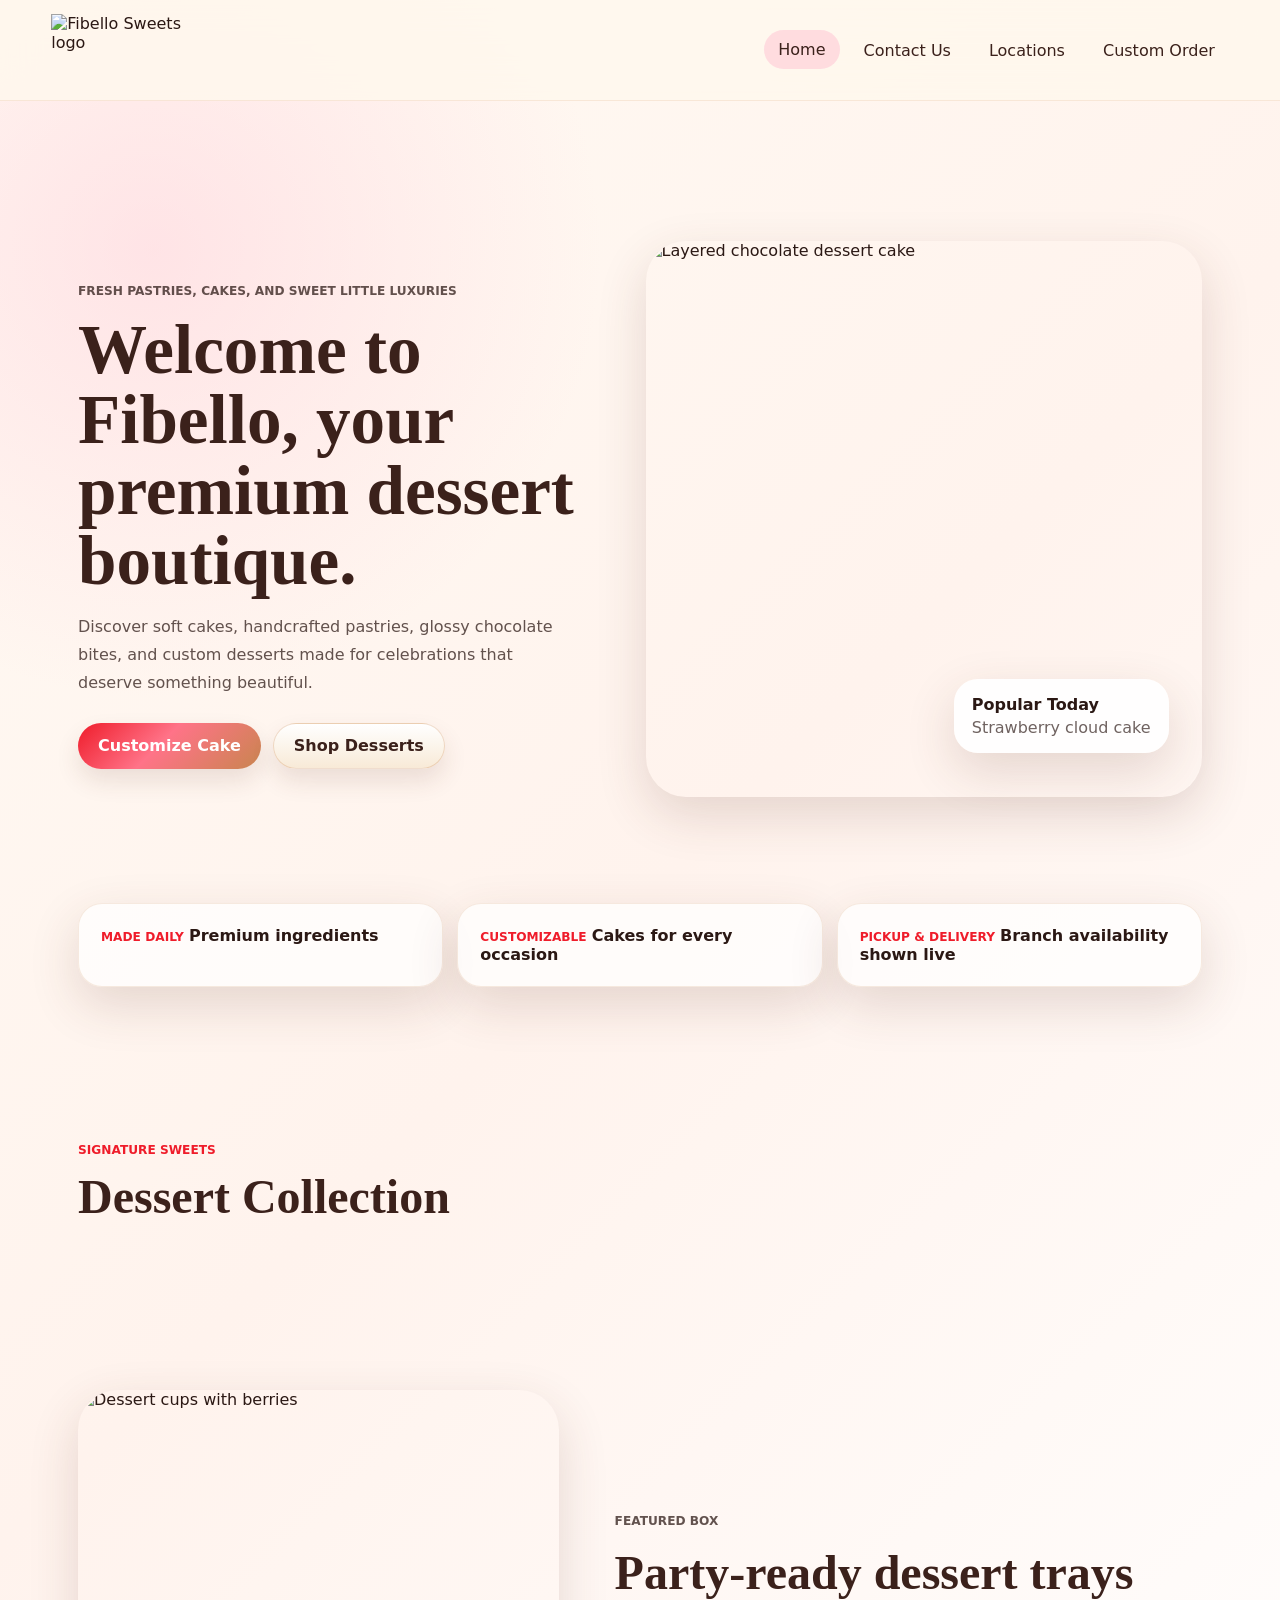
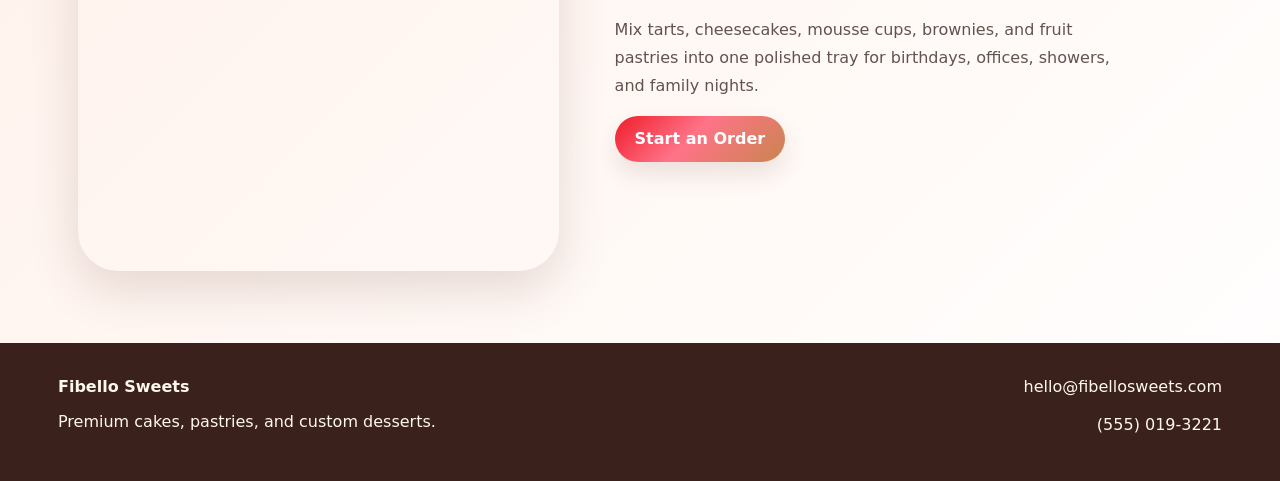
==== index.html @ 212faa5a "Add files via upload" ====
<!doctype html>
<html lang="en">
  <head>
    <meta charset="UTF-8" />
    <meta name="viewport" content="width=device-width, initial-scale=1.0" />
    <title>Fibello Sweets</title>
    <link rel="preconnect" href="https://images.unsplash.com" />
    <link rel="stylesheet" href="styles.css" />
  </head>
  <body>
    <header class="site-header">
      <nav class="nav" aria-label="Main navigation">
        <a class="brand" href="index.html" aria-label="Fibello home">
          <img src="assets/fibello-logo.png" alt="Fibello Sweets logo" />
        </a>
        <button class="menu-toggle" aria-label="Toggle menu" aria-expanded="false">
          <span></span>
          <span></span>
          <span></span>
        </button>
        <div class="nav-links">
          <a class="active" href="index.html">Home</a>
          <a href="contact.html">Contact Us</a>
          <a href="locations.html">Locations</a>
          <a href="custom-order.html">Custom Order</a>
        </div>
      </nav>
    </header>

    <main>
      <section id="home" class="page active">
        <div class="hero">
          <div class="hero-copy">
            <p class="eyebrow">Fresh pastries, cakes, and sweet little luxuries</p>
            <h1>Welcome to Fibello, your premium dessert boutique.</h1>
            <p>
              Discover soft cakes, handcrafted pastries, glossy chocolate bites, and custom desserts made for celebrations that deserve something beautiful.
            </p>
            <div class="hero-actions">
              <a class="frost-btn primary" href="custom-order.html">Customize Cake</a>
              <a class="frost-btn ghost" href="#desserts">Shop Desserts</a>
            </div>
          </div>
          <div class="hero-dessert" aria-label="Featured dessert">
            <img src="https://images.unsplash.com/photo-1578985545062-69928b1d9587?auto=format&fit=crop&w=1050&q=80" alt="Layered chocolate dessert cake" />
            <div class="floating-card">
              <strong>Popular Today</strong>
              <span>Strawberry cloud cake</span>
            </div>
          </div>
        </div>

        <section class="section strip">
          <div>
            <span class="mini-label">Made daily</span>
            <strong>Premium ingredients</strong>
          </div>
          <div>
            <span class="mini-label">Customizable</span>
            <strong>Cakes for every occasion</strong>
          </div>
          <div>
            <span class="mini-label">Pickup & delivery</span>
            <strong>Branch availability shown live</strong>
          </div>
        </section>

        <section id="desserts" class="section">
          <div class="section-heading">
            <div>
              <p class="eyebrow">Signature sweets</p>
              <h2>Dessert Collection</h2>
            </div>
          </div>
          <div id="dessert-grid" class="dessert-grid" aria-live="polite"></div>
        </section>

        <section class="section featured">
          <div class="feature-image">
            <img src="https://images.unsplash.com/photo-1488477181946-6428a0291777?auto=format&fit=crop&w=1000&q=80" alt="Dessert cups with berries" />
          </div>
          <div class="feature-copy">
            <p class="eyebrow">Featured box</p>
            <h2>Party-ready dessert trays</h2>
            <p>Mix tarts, cheesecakes, mousse cups, brownies, and fruit pastries into one polished tray for birthdays, offices, showers, and family nights.</p>
            <a class="frost-btn primary" href="custom-order.html">Start an Order</a>
          </div>
        </section>
      </section>
    </main>

    <footer class="footer">
      <div>
        <strong>Fibello Sweets</strong>
        <p>Premium cakes, pastries, and custom desserts.</p>
      </div>
      <div>
        <a href="mailto:hello@fibellosweets.com">hello@fibellosweets.com</a>
        <span>(555) 019-3221</span>
      </div>
    </footer>

    <script type="module" src="js/nav.js"></script>
    <script type="module" src="js/products.js"></script>
  </body>
</html>
---- styles.css ----
:root {
  --cream: #fff8ed;
  --vanilla: #f8ead7;
  --peach: #ffd3bd;
  --pink: #ffc2d3;
  --caramel: #c9854f;
  --chocolate: #3b211b;
  --berry: #ef1c2a;
  --ink: #2b1814;
  --white: #ffffff;
  --shadow: 0 18px 50px rgba(92, 48, 35, 0.16);
}

* {
  box-sizing: border-box;
}

html {
  scroll-behavior: smooth;
}

body {
  margin: 0;
  font-family: Inter, ui-sans-serif, system-ui, -apple-system, BlinkMacSystemFont, "Segoe UI", sans-serif;
  color: var(--ink);
  background:
    radial-gradient(circle at 12% 12%, rgba(255, 194, 211, 0.38), transparent 28rem),
    linear-gradient(135deg, #fffaf3 0%, #fff3ed 46%, #fff 100%);
}

a {
  color: inherit;
  text-decoration: none;
}

button,
input,
select,
textarea {
  font: inherit;
}

img {
  display: block;
  max-width: 100%;
}

.site-header {
  position: sticky;
  top: 0;
  z-index: 20;
  padding: 14px clamp(16px, 4vw, 52px);
  background: rgba(255, 248, 237, 0.82);
  backdrop-filter: blur(18px);
  border-bottom: 1px solid rgba(201, 133, 79, 0.14);
}

.nav {
  display: flex;
  align-items: center;
  justify-content: space-between;
  max-width: 1180px;
  margin: auto;
}

.brand img {
  width: 148px;
  height: 72px;
  object-fit: contain;
}

.nav-links {
  display: flex;
  align-items: center;
  gap: 10px;
}

.nav-links a,
.admin-pill {
  border: 0;
  background: transparent;
  color: var(--chocolate);
  padding: 10px 14px;
  border-radius: 999px;
  cursor: pointer;
  transition: background 180ms ease, transform 180ms ease;
}

.nav-links a:hover,
.admin-pill:hover,
.nav-links a.active {
  background: rgba(255, 194, 211, 0.52);
  transform: translateY(-1px);
}

.menu-toggle {
  display: none;
  width: 44px;
  height: 44px;
  border: 0;
  border-radius: 50%;
  background: var(--white);
  box-shadow: var(--shadow);
}

.menu-toggle span {
  display: block;
  width: 20px;
  height: 2px;
  margin: 4px auto;
  background: var(--chocolate);
}

.page {
  display: none;
  animation: fadeUp 380ms ease both;
}

.page.active {
  display: block;
}

.hero {
  max-width: 1180px;
  min-height: calc(100vh - 110px);
  margin: auto;
  padding: clamp(34px, 6vw, 76px) clamp(16px, 4vw, 28px) 30px;
  display: grid;
  grid-template-columns: minmax(0, 0.95fr) minmax(320px, 1.05fr);
  gap: clamp(28px, 5vw, 72px);
  align-items: center;
}

.hero h1,
.page-hero h1 {
  margin: 0;
  font-family: Georgia, "Times New Roman", serif;
  font-size: clamp(40px, 5.4vw, 70px);
  line-height: 1.02;
  letter-spacing: 0;
  color: var(--chocolate);
}

.hero p,
.page-hero p,
.feature-copy p {
  line-height: 1.75;
  color: rgba(43, 24, 20, 0.74);
}

.eyebrow,
.mini-label {
  color: var(--berry);
  font-weight: 800;
  text-transform: uppercase;
  font-size: 0.76rem;
  letter-spacing: 0;
}

.hero-actions {
  display: flex;
  flex-wrap: wrap;
  gap: 12px;
  margin-top: 26px;
}

.frost-btn {
  position: relative;
  display: inline-flex;
  justify-content: center;
  align-items: center;
  min-height: 46px;
  padding: 12px 20px;
  border: 0;
  border-radius: 999px;
  cursor: pointer;
  font-weight: 800;
  color: var(--chocolate);
  background: linear-gradient(180deg, #fff, var(--vanilla));
  box-shadow: 0 12px 24px rgba(92, 48, 35, 0.12);
  transition: transform 180ms ease, box-shadow 180ms ease, filter 180ms ease;
  overflow: hidden;
}

.frost-btn::after {
  content: "";
  position: absolute;
  inset: 0;
  background: linear-gradient(110deg, transparent 8%, rgba(255, 255, 255, 0.66) 35%, transparent 58%);
  transform: translateX(-120%);
  transition: transform 420ms ease;
}

.frost-btn:hover {
  transform: translateY(-2px);
  box-shadow: 0 18px 32px rgba(92, 48, 35, 0.18);
  filter: saturate(1.05);
}

.frost-btn:hover::after {
  transform: translateX(120%);
}

.frost-btn.primary {
  color: var(--white);
  background: linear-gradient(135deg, var(--berry), #ff7388 45%, var(--caramel));
}

.frost-btn.ghost {
  border: 1px solid rgba(201, 133, 79, 0.28);
}

.frost-btn.small {
  min-height: 40px;
  padding: 10px 16px;
}

.frost-btn.wide {
  width: 100%;
}

.hero-dessert {
  position: relative;
}

.hero-dessert img,
.feature-image img {
  width: 100%;
  aspect-ratio: 1 / 1;
  object-fit: cover;
  border-radius: 40px;
  box-shadow: var(--shadow);
}

.floating-card,
.price-card {
  position: absolute;
  right: 6%;
  bottom: 8%;
  display: grid;
  gap: 4px;
  padding: 16px 18px;
  border-radius: 24px;
  background: rgba(255, 255, 255, 0.9);
  box-shadow: var(--shadow);
}

.floating-card span,
.price-card span {
  color: rgba(43, 24, 20, 0.68);
}

.section {
  max-width: 1180px;
  margin: auto;
  padding: clamp(34px, 6vw, 72px) clamp(16px, 4vw, 28px);
}

.strip {
  display: grid;
  grid-template-columns: repeat(3, 1fr);
  gap: 14px;
  padding-top: 12px;
}

.strip div,
.contact-card,
.contact-form,
.location-card,
.builder-form,
.map-panel,
.faq details,
.admin-modal {
  border: 1px solid rgba(201, 133, 79, 0.16);
  background: rgba(255, 255, 255, 0.72);
  box-shadow: var(--shadow);
  border-radius: 24px;
}

.strip div {
  padding: 22px;
}

.section-heading {
  display: flex;
  align-items: end;
  justify-content: space-between;
  gap: 18px;
  margin-bottom: 22px;
}

.section-heading h2,
.feature-copy h2,
.contact-card h2,
.contact-form h2,
.faq h2 {
  margin: 0;
  font-family: Georgia, "Times New Roman", serif;
  font-size: clamp(30px, 4vw, 48px);
  color: var(--chocolate);
}

.dessert-grid {
  display: grid;
  grid-template-columns: repeat(4, 1fr);
  gap: 18px;
}

.dessert-card {
  border-radius: 26px;
  overflow: hidden;
  background: var(--white);
  box-shadow: 0 14px 36px rgba(92, 48, 35, 0.13);
  transition: transform 180ms ease, box-shadow 180ms ease;
}

.dessert-card:hover {
  transform: translateY(-6px) rotate(-0.4deg);
  box-shadow: 0 20px 50px rgba(92, 48, 35, 0.2);
}

.dessert-card img {
  width: 100%;
  aspect-ratio: 4 / 3;
  object-fit: cover;
}

.dessert-card-body {
  display: grid;
  gap: 9px;
  padding: 18px;
}

.dessert-card h3 {
  margin: 0;
  font-size: 1.05rem;
}

.dessert-card p {
  margin: 0;
  color: rgba(43, 24, 20, 0.68);
  line-height: 1.5;
}

.price {
  color: var(--berry);
  font-weight: 900;
}

.featured,
.contact-layout,
.location-layout,
.cake-studio {
  display: grid;
  grid-template-columns: 0.9fr 1.1fr;
  gap: clamp(24px, 5vw, 56px);
  align-items: center;
}

.feature-copy {
  max-width: 520px;
}

.page-hero {
  max-width: 920px;
  margin: auto;
  padding: clamp(42px, 8vw, 88px) clamp(18px, 5vw, 32px) 12px;
  text-align: center;
}

.page-hero.compact h1 {
  font-size: clamp(38px, 6vw, 68px);
}

.contact-card,
.contact-form,
.builder-form,
.location-card {
  padding: clamp(20px, 4vw, 32px);
}

.contact-card p {
  line-height: 1.65;
}

.social-row {
  display: flex;
  gap: 10px;
  margin-top: 20px;
}

.social-row a,
.icon-btn {
  display: inline-grid;
  place-items: center;
  width: 44px;
  height: 44px;
  border-radius: 50%;
  border: 0;
  background: var(--pink);
  font-weight: 900;
  color: var(--chocolate);
}

label {
  display: grid;
  gap: 7px;
  color: rgba(43, 24, 20, 0.76);
  font-weight: 700;
}

input,
select,
textarea {
  width: 100%;
  border: 1px solid rgba(201, 133, 79, 0.24);
  border-radius: 16px;
  padding: 12px 14px;
  color: var(--ink);
  background: rgba(255, 255, 255, 0.86);
  outline: 0;
}

input:focus,
select:focus,
textarea:focus {
  border-color: var(--berry);
  box-shadow: 0 0 0 4px rgba(239, 28, 42, 0.1);
}

.contact-form,
.builder-form,
.dessert-form,
.admin-login {
  display: grid;
  gap: 16px;
}

.form-status {
  min-height: 22px;
  margin: 0;
  color: var(--berry);
  font-weight: 800;
}

.faq {
  display: grid;
  gap: 14px;
}

.faq details {
  padding: 18px 22px;
}

.faq summary {
  cursor: pointer;
  font-weight: 900;
}

.map-canvas {
  position: relative;
  min-height: 420px;
  border-radius: 28px;
  background:
    linear-gradient(135deg, rgba(255, 194, 211, 0.52), rgba(255, 248, 237, 0.4)),
    url("https://images.unsplash.com/photo-1524661135-423995f22d0b?auto=format&fit=crop&w=1000&q=80") center/cover;
  overflow: hidden;
}

.map-pin {
  position: absolute;
  left: var(--x);
  top: var(--y);
  width: 54px;
  height: 54px;
  transform: translate(-50%, -50%);
  border: 4px solid var(--white);
  border-radius: 50% 50% 50% 8px;
  rotate: -45deg;
  background: linear-gradient(135deg, var(--berry), var(--pink));
  color: var(--white);
  font-weight: 900;
  box-shadow: var(--shadow);
  cursor: pointer;
  transition: transform 180ms ease;
}

.map-pin span,
.map-pin {
  line-height: 1;
}

.map-pin::first-letter {
  rotate: 45deg;
}

.map-pin.active,
.map-pin:hover {
  transform: translate(-50%, -50%) scale(1.15);
}

.location-card {
  animation: fadeUp 260ms ease both;
}

.location-card h2 {
  margin-top: 0;
  font-family: Georgia, "Times New Roman", serif;
  font-size: 2rem;
}

.cake-preview-wrap {
  position: relative;
  min-height: 520px;
  display: grid;
  place-items: center;
  border-radius: 36px;
  background:
    linear-gradient(135deg, rgba(255, 255, 255, 0.86), rgba(255, 211, 189, 0.44)),
    radial-gradient(circle at center, rgba(255, 194, 211, 0.52), transparent 62%);
  box-shadow: var(--shadow);
}

.cake-preview {
  position: relative;
  width: min(78vw, 330px);
  height: 300px;
  display: grid;
  align-content: end;
  justify-items: center;
  --icing: #ffd5df;
  --cake-radius: 50%;
}

.cake-layer {
  width: 82%;
  height: 76px;
  margin-top: -12px;
  border-radius: var(--cake-radius) var(--cake-radius) 28px 28px;
  background:
    linear-gradient(180deg, rgba(255, 255, 255, 0.28) 0 18%, transparent 19%),
    linear-gradient(135deg, var(--icing), #c9854f);
  box-shadow: inset 0 -12px 0 rgba(59, 33, 27, 0.12), 0 16px 28px rgba(92, 48, 35, 0.16);
}

.layer-two {
  width: 70%;
}

.layer-three {
  width: 58%;
}

.cake-text {
  position: absolute;
  bottom: 82px;
  color: #7d3a33;
  font-family: Georgia, "Times New Roman", serif;
  font-weight: 900;
}

.candles {
  position: absolute;
  bottom: 240px;
  display: flex;
  gap: 9px;
}

.candles i {
  width: 8px;
  height: 38px;
  border-radius: 999px;
  background: repeating-linear-gradient(45deg, #fff 0 7px, var(--berry) 7px 14px);
}

.candles i::before {
  content: "";
  display: block;
  width: 9px;
  height: 12px;
  margin: -11px 0 0 -1px;
  border-radius: 50% 50% 45% 45%;
  background: #ffc44d;
}

.price-card {
  left: 24px;
  right: auto;
}

.price-card strong {
  font-size: 2rem;
  color: var(--berry);
}

.control-grid {
  display: grid;
  grid-template-columns: repeat(3, 1fr);
  gap: 14px;
}

.confirmation {
  min-height: calc(100vh - 190px);
  display: grid;
  place-items: center;
  align-content: center;
  gap: 16px;
  text-align: center;
  padding: 36px 18px;
}

.confirmation img {
  width: 170px;
}

.confirmation h1 {
  margin: 0;
  font-family: Georgia, "Times New Roman", serif;
  font-size: clamp(34px, 6vw, 62px);
}

.footer {
  display: flex;
  justify-content: space-between;
  gap: 18px;
  padding: 34px clamp(18px, 5vw, 58px);
  background: var(--chocolate);
  color: var(--cream);
}

.footer div:last-child {
  display: grid;
  gap: 7px;
  text-align: right;
}

.admin-modal {
  width: min(900px, calc(100vw - 28px));
  max-height: 88vh;
  overflow: auto;
  padding: 24px;
  color: var(--ink);
}

.admin-modal::backdrop {
  background: rgba(43, 24, 20, 0.38);
  backdrop-filter: blur(5px);
}

.modal-head {
  display: flex;
  justify-content: space-between;
  align-items: center;
  gap: 16px;
}

.admin-panel {
  display: grid;
  grid-template-columns: 320px 1fr;
  gap: 20px;
}

.admin-desserts {
  display: grid;
  gap: 12px;
}

.admin-item {
  display: grid;
  grid-template-columns: 84px 1fr auto;
  gap: 12px;
  align-items: center;
  padding: 10px;
  border-radius: 18px;
  background: var(--cream);
}

.admin-item img {
  width: 84px;
  height: 68px;
  object-fit: cover;
  border-radius: 14px;
}

.admin-actions {
  display: flex;
  gap: 8px;
}

.admin-actions button {
  border: 0;
  border-radius: 999px;
  padding: 9px 12px;
  cursor: pointer;
  background: var(--pink);
  font-weight: 800;
}

@keyframes fadeUp {
  from {
    opacity: 0;
    transform: translateY(12px);
  }
  to {
    opacity: 1;
    transform: translateY(0);
  }
}

@media (max-width: 900px) {
  .menu-toggle {
    display: block;
  }

  .nav-links {
    position: absolute;
    left: 16px;
    right: 16px;
    top: 82px;
    display: none;
    flex-direction: column;
    align-items: stretch;
    padding: 14px;
    border-radius: 24px;
    background: rgba(255, 255, 255, 0.96);
    box-shadow: var(--shadow);
  }

  .nav-links.open {
    display: flex;
  }

  .hero,
  .featured,
  .contact-layout,
  .location-layout,
  .cake-studio,
  .admin-panel {
    grid-template-columns: 1fr;
  }

  .hero {
    min-height: auto;
  }

  .dessert-grid,
  .strip,
  .control-grid {
    grid-template-columns: repeat(2, 1fr);
  }

  .feature-copy {
    max-width: none;
  }
}

@media (max-width: 620px) {
  .brand img {
    width: 124px;
    height: 62px;
  }

  .hero h1,
  .page-hero h1 {
    font-size: 40px;
  }

  .dessert-grid,
  .strip,
  .control-grid {
    grid-template-columns: 1fr;
  }

  .section-heading,
  .footer {
    align-items: flex-start;
    flex-direction: column;
  }

  .hero-dessert img,
  .feature-image img {
    border-radius: 26px;
  }

  .map-canvas {
    min-height: 320px;
  }

  .footer div:last-child {
    text-align: left;
  }

  .admin-item {
    grid-template-columns: 72px 1fr;
  }

  .admin-actions {
    grid-column: 1 / -1;
  }
}
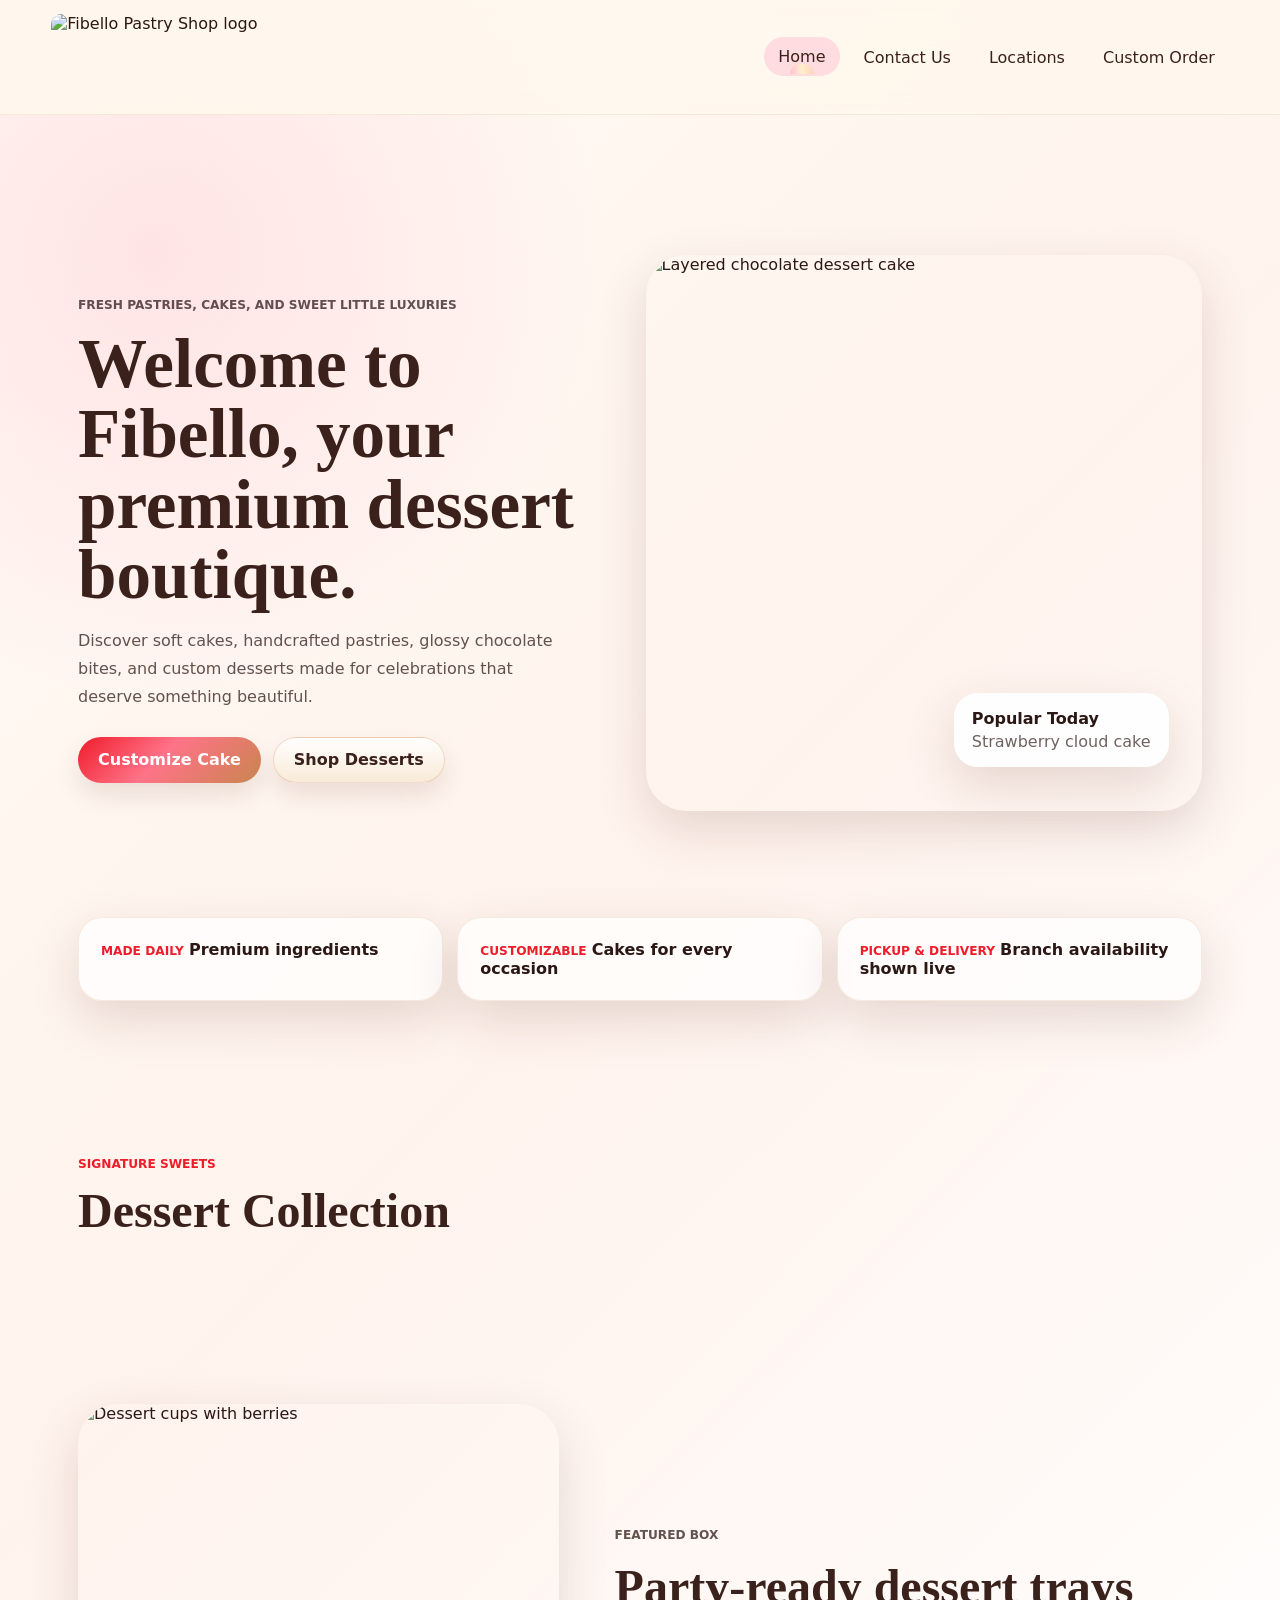
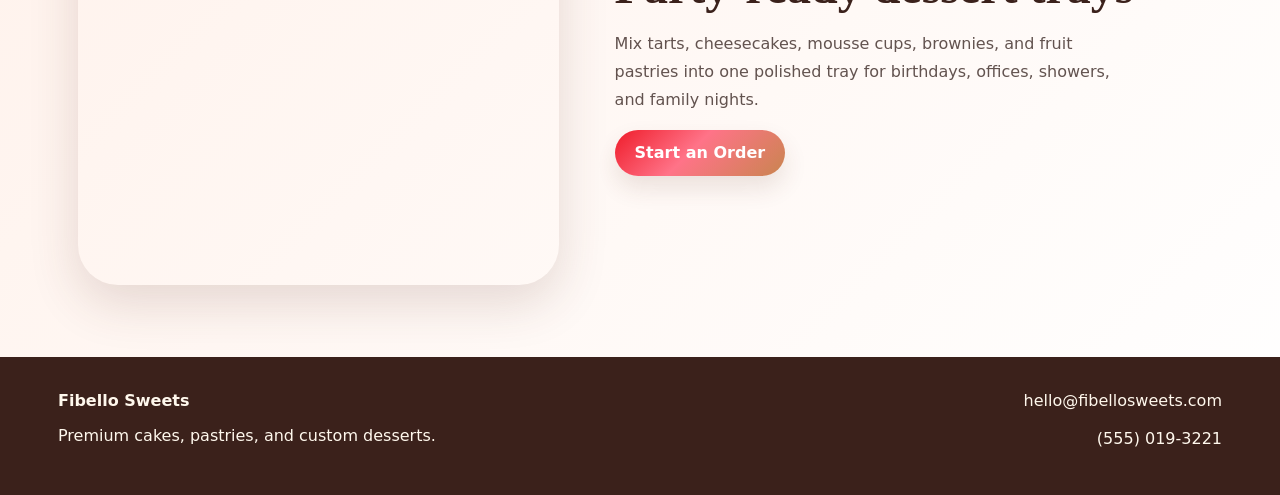
==== commit f1292df6: "Add files via upload" ====
--- a/index.html
+++ b/index.html
@@ -4,6 +4,7 @@
     <meta charset="UTF-8" />
     <meta name="viewport" content="width=device-width, initial-scale=1.0" />
     <title>Fibello Sweets</title>
+    <link rel="icon" type="image/png" href="assets/fibello-logo.png?v=pastry-logo" />
     <link rel="preconnect" href="https://images.unsplash.com" />
     <link rel="stylesheet" href="styles.css" />
   </head>
@@ -11,7 +12,7 @@
     <header class="site-header">
       <nav class="nav" aria-label="Main navigation">
         <a class="brand" href="index.html" aria-label="Fibello home">
-          <img src="assets/fibello-logo.png" alt="Fibello Sweets logo" />
+          <img src="assets/fibello-logo.png?v=pastry-logo" alt="Fibello Pastry Shop logo" />
         </a>
         <button class="menu-toggle" aria-label="Toggle menu" aria-expanded="false">
           <span></span>
--- a/styles.css
+++ b/styles.css
@@ -64,9 +64,11 @@
 }
 
 .brand img {
-  width: 148px;
-  height: 72px;
+  width: 210px;
+  height: 86px;
   object-fit: contain;
+  object-position: center;
+  border-radius: 10px;
 }
 
 .nav-links {
@@ -91,6 +93,30 @@
 .nav-links a.active {
   background: rgba(255, 194, 211, 0.52);
   transform: translateY(-1px);
+}
+
+.nav-links a {
+  position: relative;
+}
+
+.nav-links a::after {
+  content: "";
+  position: absolute;
+  left: 50%;
+  bottom: 2px;
+  width: 24px;
+  height: 10px;
+  border-radius: 999px 999px 8px 8px;
+  background: linear-gradient(90deg, #ffc2d3, #fff0cc, #ffd3bd);
+  opacity: 0;
+  transform: translate(-50%, 8px) scale(0.7);
+  transition: opacity 180ms ease, transform 180ms ease;
+}
+
+.nav-links a:hover::after,
+.nav-links a.active::after {
+  opacity: 1;
+  transform: translate(-50%, 0) scale(1);
 }
 
 .menu-toggle {
@@ -180,6 +206,26 @@
   box-shadow: 0 12px 24px rgba(92, 48, 35, 0.12);
   transition: transform 180ms ease, box-shadow 180ms ease, filter 180ms ease;
   overflow: hidden;
+  isolation: isolate;
+}
+
+.frost-btn::before {
+  content: "";
+  position: absolute;
+  top: -10px;
+  left: 18%;
+  width: 12px;
+  height: 12px;
+  border-radius: 50%;
+  background: #fff0cc;
+  box-shadow:
+    28px 5px 0 #ffc2d3,
+    58px -2px 0 #c9854f,
+    88px 6px 0 rgba(255, 255, 255, 0.86);
+  opacity: 0;
+  transform: translateY(-12px) rotate(0deg);
+  transition: opacity 180ms ease;
+  pointer-events: none;
 }
 
 .frost-btn::after {
@@ -189,12 +235,18 @@
   background: linear-gradient(110deg, transparent 8%, rgba(255, 255, 255, 0.66) 35%, transparent 58%);
   transform: translateX(-120%);
   transition: transform 420ms ease;
+  pointer-events: none;
 }
 
 .frost-btn:hover {
   transform: translateY(-2px);
   box-shadow: 0 18px 32px rgba(92, 48, 35, 0.18);
   filter: saturate(1.05);
+}
+
+.frost-btn:hover::before {
+  opacity: 1;
+  animation: sprinkleFall 760ms ease both;
 }
 
 .frost-btn:hover::after {
@@ -312,6 +364,8 @@
   background: var(--white);
   box-shadow: 0 14px 36px rgba(92, 48, 35, 0.13);
   transition: transform 180ms ease, box-shadow 180ms ease;
+  animation: dessertFloat 520ms ease both;
+  animation-delay: calc(var(--card-index, 0) * 55ms);
 }
 
 .dessert-card:hover {
@@ -402,6 +456,61 @@
   color: var(--chocolate);
 }
 
+.social-dessert {
+  position: relative;
+  overflow: hidden;
+  box-shadow: 0 12px 24px rgba(92, 48, 35, 0.13);
+  transition: transform 180ms ease, box-shadow 180ms ease;
+}
+
+.social-dessert span {
+  position: relative;
+  z-index: 2;
+}
+
+.social-dessert::before {
+  content: "";
+  position: absolute;
+  inset: 7px;
+  border-radius: 50%;
+  background:
+    radial-gradient(circle at 34% 28%, rgba(255, 255, 255, 0.96) 0 9%, transparent 10%),
+    conic-gradient(from 20deg, #ffc2d3, #fff0cc, #ffd3bd, #ef1c2a, #ffc2d3);
+  animation: socialSugarSpin 5s linear infinite;
+}
+
+.social-dessert::after {
+  content: "";
+  position: absolute;
+  bottom: 4px;
+  width: 30px;
+  height: 8px;
+  border-radius: 999px;
+  background: rgba(59, 33, 27, 0.16);
+}
+
+.social-dessert:hover {
+  transform: translateY(-4px) rotate(-3deg);
+  box-shadow: 0 18px 34px rgba(92, 48, 35, 0.2);
+}
+
+.social-dessert.instagram {
+  background: linear-gradient(135deg, #ffd3bd, #ffc2d3);
+}
+
+.social-dessert.tiktok {
+  background: linear-gradient(135deg, #3b211b, #ffc2d3);
+  color: var(--white);
+}
+
+.social-dessert.facebook {
+  background: linear-gradient(135deg, #fff0cc, #9cc7ff);
+}
+
+.social-dessert.whatsapp {
+  background: linear-gradient(135deg, #d9ffd8, #ffd3bd);
+}
+
 label {
   display: grid;
   gap: 7px;
@@ -421,6 +530,15 @@
   outline: 0;
 }
 
+select {
+  appearance: none;
+  background:
+    linear-gradient(45deg, transparent 50%, var(--berry) 50%) calc(100% - 20px) 52% / 8px 8px no-repeat,
+    linear-gradient(135deg, rgba(255, 255, 255, 0.96), rgba(255, 248, 237, 0.86));
+  cursor: pointer;
+  font-weight: 800;
+}
+
 input:focus,
 select:focus,
 textarea:focus {
@@ -465,6 +583,47 @@
     linear-gradient(135deg, rgba(255, 194, 211, 0.52), rgba(255, 248, 237, 0.4)),
     url("https://images.unsplash.com/photo-1524661135-423995f22d0b?auto=format&fit=crop&w=1000&q=80") center/cover;
   overflow: hidden;
+  transition: background 280ms ease, filter 280ms ease;
+}
+
+.city-picker {
+  margin-bottom: 16px;
+}
+
+.map-los-angeles {
+  background:
+    linear-gradient(135deg, rgba(255, 194, 211, 0.62), rgba(255, 248, 237, 0.34)),
+    url("https://images.unsplash.com/photo-1524661135-423995f22d0b?auto=format&fit=crop&w=1000&q=80") center/cover;
+}
+
+.map-dallas {
+  background:
+    linear-gradient(135deg, rgba(255, 211, 189, 0.62), rgba(255, 240, 204, 0.38)),
+    url("https://images.unsplash.com/photo-1444723121867-7a241cacace9?auto=format&fit=crop&w=1000&q=80") center/cover;
+}
+
+.map-chicago {
+  background:
+    linear-gradient(135deg, rgba(156, 199, 255, 0.5), rgba(255, 248, 237, 0.5)),
+    url("https://images.unsplash.com/photo-1494522855154-9297ac14b55f?auto=format&fit=crop&w=1000&q=80") center/cover;
+}
+
+.map-miami {
+  background:
+    linear-gradient(135deg, rgba(255, 194, 211, 0.48), rgba(247, 223, 122, 0.42)),
+    url("https://images.unsplash.com/photo-1506929562872-bb421503ef21?auto=format&fit=crop&w=1000&q=80") center/cover;
+}
+
+.map-phoenix {
+  background:
+    linear-gradient(135deg, rgba(247, 223, 122, 0.48), rgba(255, 211, 189, 0.5)),
+    url("https://images.unsplash.com/photo-1500530855697-b586d89ba3ee?auto=format&fit=crop&w=1000&q=80") center/cover;
+}
+
+.map-atlanta {
+  background:
+    linear-gradient(135deg, rgba(217, 255, 216, 0.42), rgba(255, 194, 211, 0.42)),
+    url("https://images.unsplash.com/photo-1518005020951-eccb494ad742?auto=format&fit=crop&w=1000&q=80") center/cover;
 }
 
 .map-pin {
@@ -474,24 +633,60 @@
   width: 54px;
   height: 54px;
   transform: translate(-50%, -50%);
-  border: 4px solid var(--white);
-  border-radius: 50% 50% 50% 8px;
-  rotate: -45deg;
-  background: linear-gradient(135deg, var(--berry), var(--pink));
+  border: 0;
+  border-radius: 50%;
+  background: transparent;
   color: var(--white);
   font-weight: 900;
-  box-shadow: var(--shadow);
   cursor: pointer;
   transition: transform 180ms ease;
 }
 
-.map-pin span,
-.map-pin {
+.map-pin span {
+  position: relative;
+  z-index: 2;
+  display: grid;
+  place-items: center;
+  width: 42px;
+  height: 42px;
+  margin: auto;
+  border: 3px solid var(--white);
+  border-radius: 50%;
+  background: conic-gradient(#ef1c2a 0 25%, #fff0cc 0 50%, #ffc2d3 0 75%, #fff 0);
+  color: var(--chocolate);
+  box-shadow: var(--shadow);
   line-height: 1;
 }
 
-.map-pin::first-letter {
-  rotate: 45deg;
+.map-pin::after {
+  content: "";
+  position: absolute;
+  left: 50%;
+  top: 33px;
+  width: 8px;
+  height: 42px;
+  border-radius: 999px;
+  background: repeating-linear-gradient(45deg, #fff 0 6px, #ef1c2a 6px 12px);
+  transform: translateX(-50%);
+  box-shadow: 0 8px 16px rgba(43, 24, 20, 0.18);
+}
+
+.candy-pin span {
+  border-radius: 50% 50% 50% 10px;
+  transform: rotate(-45deg);
+}
+
+.candy-pin span {
+  color: var(--white);
+  background: linear-gradient(135deg, var(--berry), var(--pink));
+}
+
+.candy-pin span::first-letter {
+  display: inline-block;
+}
+
+.lollipop-pin span {
+  animation: socialSugarSpin 4s linear infinite;
 }
 
 .map-pin.active,
@@ -516,9 +711,12 @@
   place-items: center;
   border-radius: 36px;
   background:
+    radial-gradient(circle at 18% 18%, rgba(239, 28, 42, 0.12) 0 7%, transparent 8%),
+    radial-gradient(circle at 82% 28%, rgba(201, 133, 79, 0.14) 0 8%, transparent 9%),
     linear-gradient(135deg, rgba(255, 255, 255, 0.86), rgba(255, 211, 189, 0.44)),
     radial-gradient(circle at center, rgba(255, 194, 211, 0.52), transparent 62%);
   box-shadow: var(--shadow);
+  overflow: hidden;
 }
 
 .cake-preview {
@@ -529,7 +727,15 @@
   align-content: end;
   justify-items: center;
   --icing: #ffd5df;
+  --cake-color: #f5d49b;
   --cake-radius: 50%;
+  --cake-scale: 1;
+  transform: scale(var(--cake-scale));
+  transition: transform 260ms ease;
+}
+
+.cake-preview.preview-pop {
+  animation: cakeWiggle 360ms ease both;
 }
 
 .cake-layer {
@@ -538,9 +744,11 @@
   margin-top: -12px;
   border-radius: var(--cake-radius) var(--cake-radius) 28px 28px;
   background:
-    linear-gradient(180deg, rgba(255, 255, 255, 0.28) 0 18%, transparent 19%),
-    linear-gradient(135deg, var(--icing), #c9854f);
+    radial-gradient(ellipse at top, var(--icing) 0 27%, transparent 28%),
+    linear-gradient(180deg, var(--icing) 0 23%, transparent 24%),
+    linear-gradient(135deg, var(--cake-color), #c9854f);
   box-shadow: inset 0 -12px 0 rgba(59, 33, 27, 0.12), 0 16px 28px rgba(92, 48, 35, 0.16);
+  transition: width 240ms ease, height 240ms ease, opacity 200ms ease, transform 240ms ease, border-radius 240ms ease, background 240ms ease;
 }
 
 .layer-two {
@@ -549,6 +757,41 @@
 
 .layer-three {
   width: 58%;
+}
+
+.hidden-layer {
+  opacity: 0;
+  height: 0;
+  margin-top: 0;
+  transform: translateY(20px) scale(0.8);
+  pointer-events: none;
+}
+
+.shape-round {
+  --cake-radius: 50%;
+}
+
+.shape-square {
+  --cake-radius: 18px;
+}
+
+.shape-custom {
+  --cake-radius: 36% 58% 28px 48px;
+}
+
+.shape-heart .cake-layer {
+  border-radius: 48% 48% 26px 26px;
+}
+
+.shape-heart .layer-three {
+  border-radius: 62% 62% 18px 18px;
+  transform: rotate(-1deg);
+}
+
+.shape-heart .layer-three::before,
+.shape-heart .layer-three::after {
+  content: "";
+  position: absolute;
 }
 
 .cake-text {
@@ -557,6 +800,8 @@
   color: #7d3a33;
   font-family: Georgia, "Times New Roman", serif;
   font-weight: 900;
+  text-shadow: 0 1px 0 rgba(255, 255, 255, 0.6);
+  pointer-events: none;
 }
 
 .candles {
@@ -564,6 +809,8 @@
   bottom: 240px;
   display: flex;
   gap: 9px;
+  z-index: 5;
+  animation: fadeUp 260ms ease both;
 }
 
 .candles i {
@@ -599,6 +846,257 @@
   gap: 14px;
 }
 
+.compact-controls {
+  align-items: end;
+}
+
+.option-group {
+  display: grid;
+  grid-template-columns: repeat(4, 1fr);
+  gap: 12px;
+  margin: 0;
+  padding: 0;
+  border: 0;
+}
+
+.option-group legend {
+  grid-column: 1 / -1;
+  margin-bottom: 2px;
+  color: var(--chocolate);
+  font-weight: 900;
+}
+
+.option-card {
+  position: relative;
+  min-height: 66px;
+  display: flex;
+  align-items: center;
+  justify-content: center;
+  gap: 8px;
+  padding: 12px;
+  border: 1px solid rgba(201, 133, 79, 0.22);
+  border-radius: 18px;
+  background: linear-gradient(180deg, rgba(255, 255, 255, 0.9), rgba(255, 248, 237, 0.82));
+  box-shadow: 0 10px 22px rgba(92, 48, 35, 0.08);
+  cursor: pointer;
+  overflow: hidden;
+  transition: transform 180ms ease, border-color 180ms ease, box-shadow 180ms ease, background 180ms ease;
+}
+
+.option-card::after {
+  content: "";
+  position: absolute;
+  inset: auto 18px 0;
+  height: 8px;
+  border-radius: 999px 999px 0 0;
+  background: linear-gradient(90deg, var(--pink), var(--vanilla), var(--peach));
+  transform: translateY(9px);
+  transition: transform 180ms ease;
+}
+
+.option-card:hover {
+  transform: translateY(-2px);
+  box-shadow: 0 14px 26px rgba(92, 48, 35, 0.12);
+}
+
+.option-card:hover::after,
+.option-card:has(input:checked)::after {
+  transform: translateY(0);
+}
+
+.option-card input {
+  position: absolute;
+  opacity: 0;
+  pointer-events: none;
+}
+
+.option-card span:last-child,
+.option-card > span:first-of-type:not(.swatch) {
+  position: relative;
+  z-index: 1;
+  font-weight: 900;
+  text-align: center;
+}
+
+.option-card:has(input:checked) {
+  border-color: rgba(239, 28, 42, 0.58);
+  background: linear-gradient(180deg, rgba(255, 194, 211, 0.34), rgba(255, 255, 255, 0.92));
+  box-shadow: 0 0 0 4px rgba(239, 28, 42, 0.08), 0 14px 30px rgba(92, 48, 35, 0.13);
+}
+
+.swatch {
+  width: 24px;
+  height: 24px;
+  border-radius: 50%;
+  box-shadow: inset 0 0 0 3px rgba(255, 255, 255, 0.58), 0 6px 14px rgba(43, 24, 20, 0.14);
+}
+
+.vanilla,
+.icing-vanilla {
+  background: #fff0cc;
+}
+
+.cocoa,
+.icing-chocolate {
+  background: #7b4334;
+}
+
+.velvet {
+  background: #9f2230;
+}
+
+.lemon {
+  background: #f7df7a;
+}
+
+.icing-strawberry {
+  background: #ffc2d3;
+}
+
+.icing-caramel {
+  background: #d99b62;
+}
+
+.topping-tray,
+.drizzle-preview,
+.decoration-preview {
+  position: absolute;
+  left: 50%;
+  width: 230px;
+  transform: translateX(-50%);
+  pointer-events: none;
+  z-index: 6;
+}
+
+.topping-tray {
+  bottom: var(--topping-bottom, 230px);
+  display: flex;
+  justify-content: center;
+  align-items: end;
+  gap: 10px;
+  animation: toppingPop 280ms ease both;
+}
+
+.topping-tray span {
+  display: block;
+  filter: drop-shadow(0 5px 5px rgba(43, 24, 20, 0.18));
+}
+
+.macaron {
+  width: 34px;
+  height: 22px;
+  border-radius: 999px 999px 10px 10px;
+  background: linear-gradient(#ffc2d3 0 46%, #fff 47% 55%, #ef8ca2 56%);
+}
+
+.macaron.peach {
+  background: linear-gradient(#ffd3bd 0 46%, #fff 47% 55%, #d99b62 56%);
+}
+
+.macaron.cocoa {
+  background: linear-gradient(#7b4334 0 46%, #fff 47% 55%, #3b211b 56%);
+}
+
+.truffle {
+  width: 28px;
+  height: 28px;
+  border-radius: 50%;
+  background: radial-gradient(circle at 35% 30%, #fff8ed 0 12%, #7b4334 13% 100%);
+}
+
+.berry,
+.citrus {
+  width: 24px;
+  height: 24px;
+  border-radius: 50%;
+}
+
+.berry {
+  background: radial-gradient(circle at 35% 30%, #fff 0 10%, #ef1c2a 11% 100%);
+}
+
+.citrus {
+  background: radial-gradient(circle at 35% 30%, #fff 0 10%, #f7df7a 11% 100%);
+}
+
+.crumb {
+  width: 14px;
+  height: 14px;
+  border-radius: 4px;
+  background: #a45f37;
+  transform: rotate(18deg);
+}
+
+.drizzle-preview {
+  bottom: var(--drizzle-bottom, 196px);
+  height: 56px;
+  opacity: 0;
+  transition: opacity 180ms ease;
+}
+
+.drizzle-preview.show-drizzle {
+  opacity: 1;
+}
+
+.drizzle-preview::before {
+  content: "";
+  position: absolute;
+  inset: 0;
+  border-radius: 40% 40% 20px 20px;
+  background:
+    linear-gradient(90deg, transparent 7%, #4a241d 8% 13%, transparent 14% 28%, #4a241d 29% 35%, transparent 36% 50%, #4a241d 51% 56%, transparent 57% 73%, #4a241d 74% 80%, transparent 81%),
+    linear-gradient(#4a241d, #7b4334);
+  clip-path: polygon(0 0, 100% 0, 100% 35%, 82% 35%, 80% 100%, 73% 35%, 58% 35%, 56% 80%, 50% 35%, 32% 35%, 29% 95%, 23% 35%, 0 35%);
+}
+
+.decoration-preview {
+  bottom: var(--decoration-bottom, 118px);
+  height: 122px;
+}
+
+.decor-left {
+  position: absolute;
+  left: 42px;
+  top: 16px;
+}
+
+.decor-right {
+  position: absolute;
+  right: 42px;
+  top: 26px;
+}
+
+.decor-mid {
+  position: absolute;
+  left: 50%;
+  top: 10px;
+  transform: translateX(-50%);
+}
+
+.flower {
+  width: 28px;
+  height: 28px;
+  border-radius: 50%;
+  background:
+    radial-gradient(circle, #fff8ed 0 22%, transparent 23%),
+    radial-gradient(circle at 50% 0, #ffc2d3 0 35%, transparent 36%),
+    radial-gradient(circle at 100% 50%, #ffd3bd 0 35%, transparent 36%),
+    radial-gradient(circle at 50% 100%, #ffc2d3 0 35%, transparent 36%),
+    radial-gradient(circle at 0 50%, #ffd3bd 0 35%, transparent 36%);
+}
+
+.sprinkle {
+  position: absolute;
+  left: calc(22px + (var(--i) * 12px));
+  top: calc(34px + ((var(--i) % 5) * 7px));
+  width: 18px;
+  height: 4px;
+  border-radius: 999px;
+  background: hsl(calc(8deg + var(--i) * 20deg) 78% 62%);
+  transform: rotate(calc(var(--i) * 19deg));
+  animation: sprinkleTwinkle 1200ms ease-in-out infinite alternate;
+}
+
 .confirmation {
   min-height: calc(100vh - 190px);
   display: grid;
@@ -704,6 +1202,64 @@
   to {
     opacity: 1;
     transform: translateY(0);
+  }
+}
+
+@keyframes sprinkleFall {
+  0% {
+    transform: translateY(-12px) rotate(0deg);
+  }
+  100% {
+    transform: translateY(24px) rotate(18deg);
+  }
+}
+
+@keyframes toppingPop {
+  from {
+    opacity: 0;
+    transform: translateX(-50%) translateY(12px) scale(0.92);
+  }
+  to {
+    opacity: 1;
+    transform: translateX(-50%) translateY(0) scale(1);
+  }
+}
+
+@keyframes sprinkleTwinkle {
+  from {
+    opacity: 0.58;
+  }
+  to {
+    opacity: 1;
+  }
+}
+
+@keyframes dessertFloat {
+  from {
+    opacity: 0;
+    transform: translateY(18px) scale(0.98);
+  }
+  to {
+    opacity: 1;
+    transform: translateY(0) scale(1);
+  }
+}
+
+@keyframes socialSugarSpin {
+  to {
+    rotate: 360deg;
+  }
+}
+
+@keyframes cakeWiggle {
+  0% {
+    transform: scale(var(--cake-scale)) rotate(0deg);
+  }
+  45% {
+    transform: scale(calc(var(--cake-scale) + 0.03)) rotate(-1.2deg);
+  }
+  100% {
+    transform: scale(var(--cake-scale)) rotate(0deg);
   }
 }
 
@@ -745,6 +1301,7 @@
 
   .dessert-grid,
   .strip,
+  .option-group,
   .control-grid {
     grid-template-columns: repeat(2, 1fr);
   }
@@ -756,8 +1313,8 @@
 
 @media (max-width: 620px) {
   .brand img {
-    width: 124px;
-    height: 62px;
+    width: 156px;
+    height: 70px;
   }
 
   .hero h1,
@@ -767,6 +1324,7 @@
 
   .dessert-grid,
   .strip,
+  .option-group,
   .control-grid {
     grid-template-columns: 1fr;
   }
